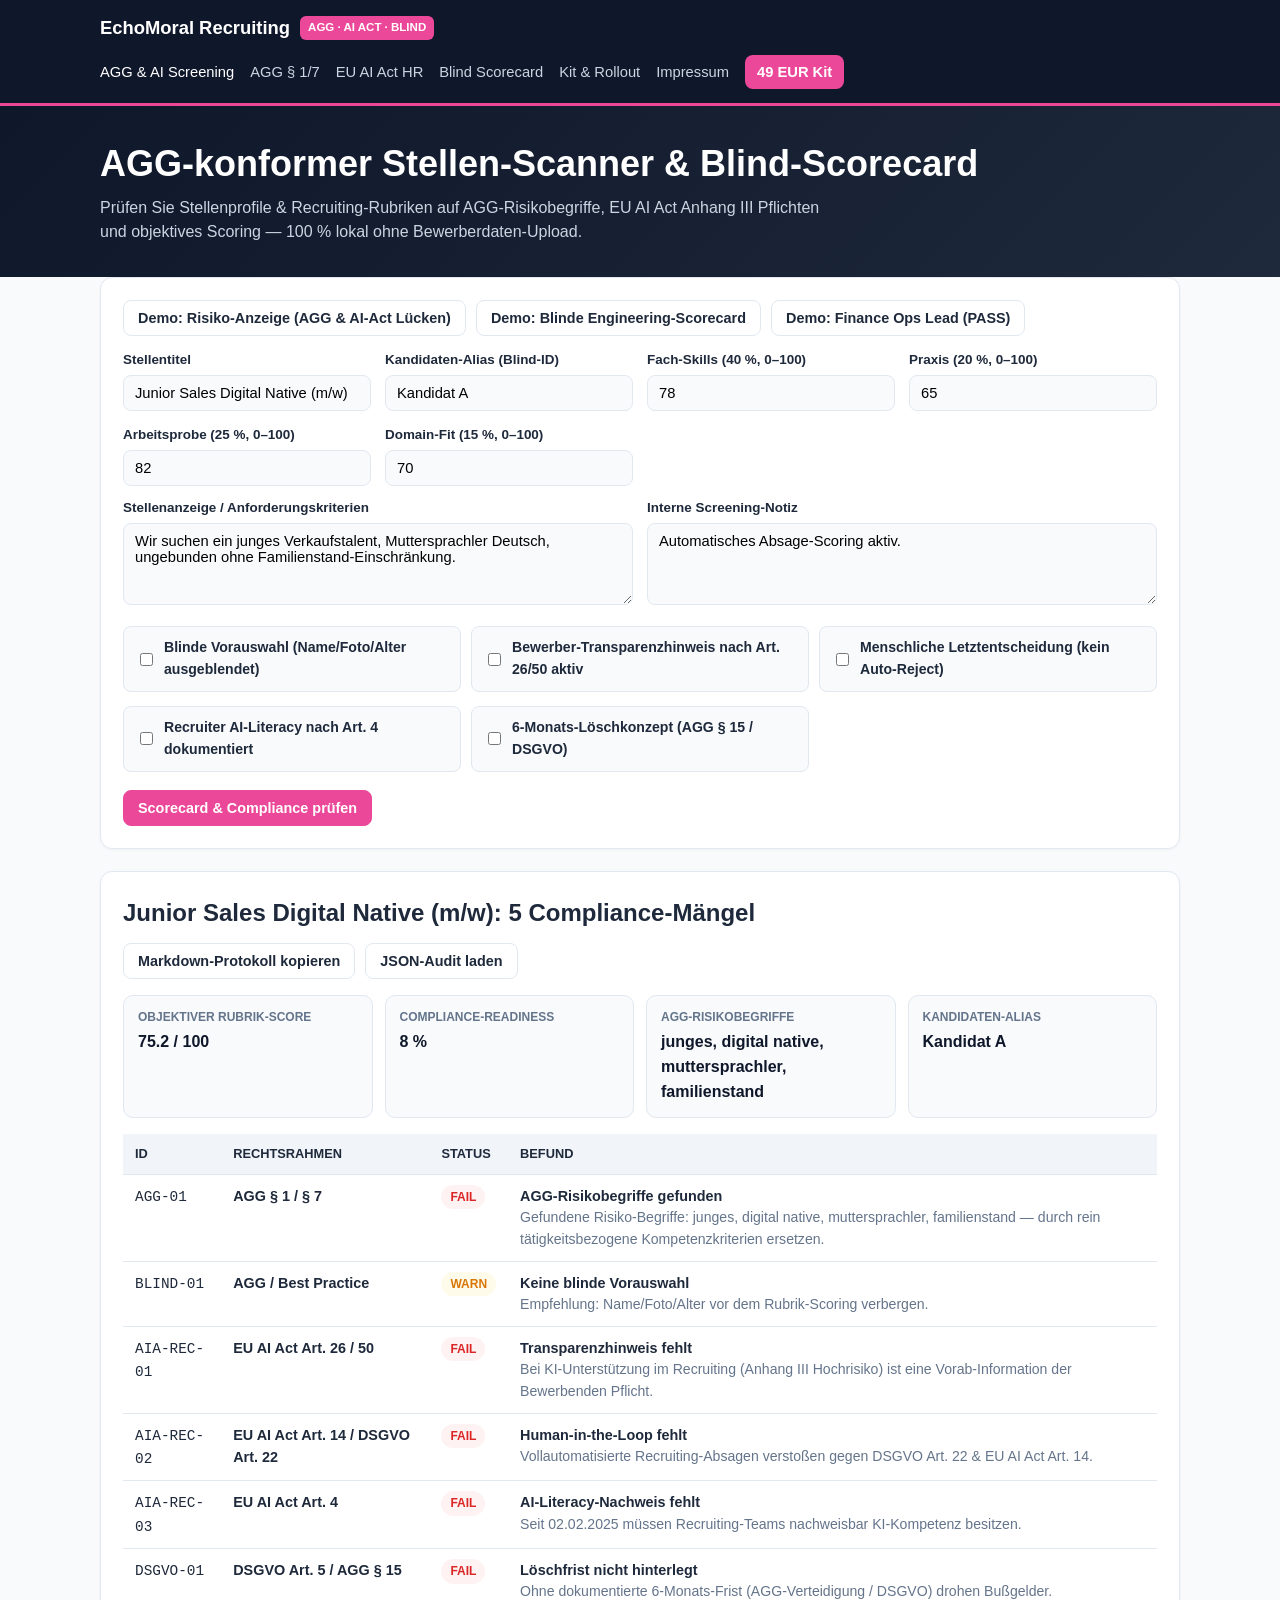
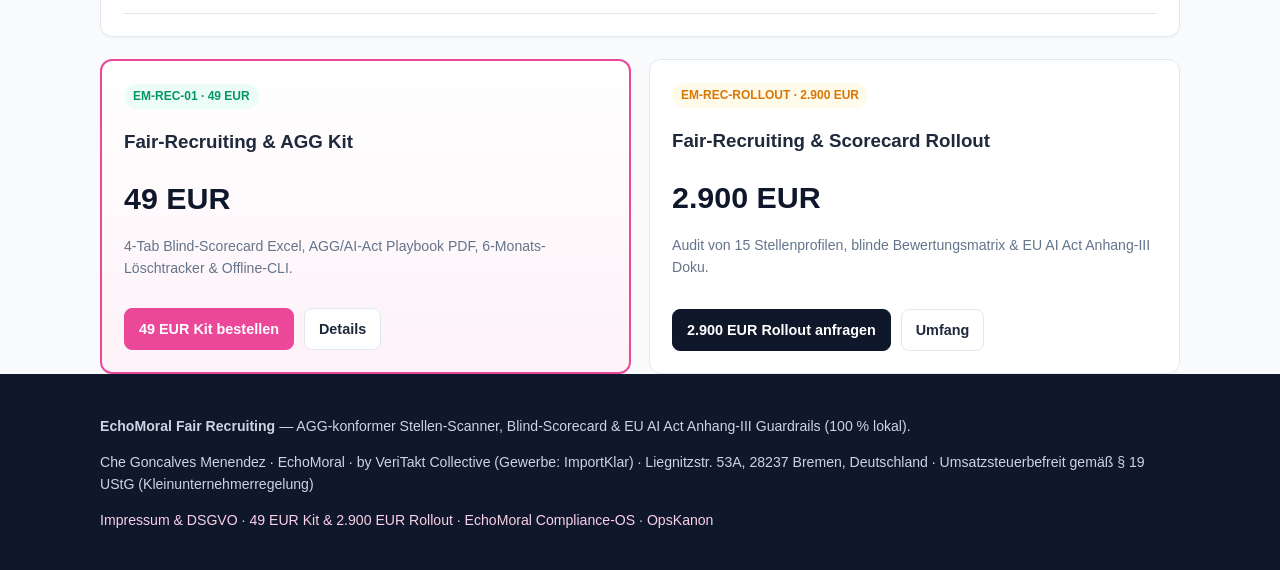
==== index.html @ 20777ac4 "Deploy EchoMoral Recruiting (2026-11-23 10:06:58)" ====
<!DOCTYPE html>
<html lang="de">
<head>
  <meta charset="utf-8" />
  <meta name="viewport" content="width=device-width, initial-scale=1" />
  <title>EchoMoral Fair Recruiting — AGG &amp; EU AI Act Screening-Hub</title>
  <meta name="description" content="AGG-konformer Stellen-Scanner, Blind-Scorecard &amp; EU AI Act Anhang-III Guardrails (100 % lokal)." />
  <link rel="canonical" href="https://cheresonanz-design.github.io/echomoral-recruiting/" />
  <link rel="stylesheet" href="assets/styles.css" />
  <script type="application/ld+json">{"@context": "https://schema.org", "@type": "SoftwareApplication", "name": "EchoMoral Fair Recruiting AGG & AI Act Check", "applicationCategory": "BusinessApplication", "offers": {"@type": "Offer", "price": "0", "priceCurrency": "EUR"}, "url": "https://cheresonanz-design.github.io/echomoral-recruiting/"}</script>
</head>
<body>
  <header class="topbar">
    <div class="container topbar-inner">
      <a class="brand-mark" href="index.html"><span>EchoMoral Recruiting</span><span class="brand-badge">AGG · AI ACT · BLIND</span></a>
      <nav class="nav-links" aria-label="Hauptnavigation"><a href="index.html" class="active">AGG & AI Screening</a>
<a href="agg-konformes-screening/" class="">AGG § 1/7</a>
<a href="eu-ai-act-recruiting/" class="">EU AI Act HR</a>
<a href="blind-scorecard/" class="">Blind Scorecard</a>
<a href="pro/" class="">Kit & Rollout</a>
<a href="legal/" class="">Impressum</a><a href="pro/" class="nav-cta">49 EUR Kit</a></nav>
    </div>
  </header>
  
  <section class="hero"><div class="container"><h1>AGG-konformer Stellen-Scanner &amp; Blind-Scorecard</h1><p>Prüfen Sie Stellenprofile &amp; Recruiting-Rubriken auf AGG-Risikobegriffe, EU AI Act Anhang III Pflichten und objektives Scoring — 100 % lokal ohne Bewerberdaten-Upload.</p></div></section>
  <main class="container">
    <div class="card">
      <div class="btn-row" style="margin-top:0;margin-bottom:14px;">
        <button type="button" class="btn" id="sampleBadBtn">Demo: Risiko-Anzeige (AGG &amp; AI-Act Lücken)</button>
        <button type="button" class="btn" id="sampleGoodBtn">Demo: Blinde Engineering-Scorecard</button>
        <button type="button" class="btn" id="sampleFinBtn">Demo: Finance Ops Lead (PASS)</button>
      </div>
      <div class="form-grid">
        <div><label for="roleTitle">Stellentitel</label><input type="text" id="roleTitle" /></div>
        <div><label for="candAlias">Kandidaten-Alias (Blind-ID)</label><input type="text" id="candAlias" /></div>
        <div><label for="scoreSkills">Fach-Skills (40 %, 0–100)</label><input type="number" id="scoreSkills" min="0" max="100" /></div>
        <div><label for="scoreExp">Praxis (20 %, 0–100)</label><input type="number" id="scoreExp" min="0" max="100" /></div>
        <div><label for="scoreWork">Arbeitsprobe (25 %, 0–100)</label><input type="number" id="scoreWork" min="0" max="100" /></div>
        <div><label for="scoreDom">Domain-Fit (15 %, 0–100)</label><input type="number" id="scoreDom" min="0" max="100" /></div>
      </div>
      <div class="form-grid" style="margin-top:12px;">
        <div><label for="criteriaText">Stellenanzeige / Anforderungskriterien</label><textarea id="criteriaText"></textarea></div>
        <div><label for="notesText">Interne Screening-Notiz</label><textarea id="notesText"></textarea></div>
      </div>
      <div class="checks-grid">
        <label class="check-item"><input type="checkbox" id="chkBlind" /> Blinde Vorauswahl (Name/Foto/Alter ausgeblendet)</label>
        <label class="check-item"><input type="checkbox" id="chkNotice" /> Bewerber-Transparenzhinweis nach Art. 26/50 aktiv</label>
        <label class="check-item"><input type="checkbox" id="chkHitl" /> Menschliche Letztentscheidung (kein Auto-Reject)</label>
        <label class="check-item"><input type="checkbox" id="chkLit" /> Recruiter AI-Literacy nach Art. 4 dokumentiert</label>
        <label class="check-item"><input type="checkbox" id="chkDsgvo" /> 6-Monats-Löschkonzept (AGG § 15 / DSGVO)</label>
      </div>
      <div class="btn-row"><button type="button" class="btn btn-primary" id="runCheckBtn">Scorecard &amp; Compliance prüfen</button></div>
    </div>

    <div id="resultCard" class="card hidden">
      <div style="display:flex;flex-wrap:wrap;justify-content:space-between;align-items:center;gap:12px;">
        <h2 id="resultHeadline" style="margin:0;">Ergebnis</h2>
        <div class="btn-row" style="margin:0;"><button type="button" class="btn" id="copyMdBtn">Markdown-Protokoll kopieren</button><button type="button" class="btn" id="dlJsonBtn">JSON-Audit laden</button></div>
      </div>
      <div class="kpi-grid">
        <div class="kpi-box"><div class="kpi-label">Objektiver Rubrik-Score</div><div class="kpi-val" id="scoreKpi">-</div></div>
        <div class="kpi-box"><div class="kpi-label">Compliance-Readiness</div><div class="kpi-val" id="compKpi">-</div></div>
        <div class="kpi-box"><div class="kpi-label">AGG-Risikobegriffe</div><div class="kpi-val" id="hitsKpi">-</div></div>
        <div class="kpi-box"><div class="kpi-label">Kandidaten-Alias</div><div class="kpi-val" id="aliasKpi">-</div></div>
      </div>
      <div class="table-wrap"><table><thead><tr><th>ID</th><th>Rechtsrahmen</th><th>Status</th><th>Befund</th></tr></thead><tbody id="checksBody"></tbody></table></div>
    </div>

    <div class="pricing-grid">
      <div class="offer-card highlight"><div><span class="badge badge-pass">EM-REC-01 · 49 EUR</span><h3>Fair-Recruiting &amp; AGG Kit</h3><div class="offer-price">49 EUR</div><p class="muted">4-Tab Blind-Scorecard Excel, AGG/AI-Act Playbook PDF, 6-Monats-Löschtracker &amp; Offline-CLI.</p></div><div class="btn-row"><a href="mailto:che.resonanz@gmail.com?subject=Bestellung%20EchoMoral%20Fair-Recruiting%20Kit%20%2849%20EUR%29" class="btn btn-primary">49 EUR Kit bestellen</a><a href="pro/" class="btn">Details</a></div></div>
      <div class="offer-card"><div><span class="badge badge-warn">EM-REC-ROLLOUT · 2.900 EUR</span><h3>Fair-Recruiting &amp; Scorecard Rollout</h3><div class="offer-price">2.900 EUR</div><p class="muted">Audit von 15 Stellenprofilen, blinde Bewertungsmatrix &amp; EU AI Act Anhang-III Doku.</p></div><div class="btn-row"><a href="mailto:che.resonanz@gmail.com?subject=Anfrage%20EchoMoral%20Fair-Recruiting%20Rollout%20%282.900%20EUR%29" class="btn btn-dark">2.900 EUR Rollout anfragen</a><a href="pro/" class="btn">Umfang</a></div></div>
    </div>
  </main>
  <footer class="footer">
    <div class="container">
      <p><strong>EchoMoral Fair Recruiting</strong> — AGG-konformer Stellen-Scanner, Blind-Scorecard &amp; EU AI Act Anhang-III Guardrails (100 % lokal).</p>
      <p>Che Goncalves Menendez · EchoMoral · by VeriTakt Collective (Gewerbe: ImportKlar) · Liegnitzstr. 53A, 28237 Bremen, Deutschland · Umsatzsteuerbefreit gemäß § 19 UStG (Kleinunternehmerregelung)</p>
      <p><a href="legal/">Impressum &amp; DSGVO</a> · <a href="pro/">49 EUR Kit &amp; 2.900 EUR Rollout</a> · <a href="https://cheresonanz-design.github.io/echomoral-compliance/" target="_blank" rel="noopener">EchoMoral Compliance-OS</a> · <a href="https://cheresonanz-design.github.io/opskanon-directory/" target="_blank" rel="noopener">OpsKanon</a></p>
    </div>
  </footer>
  <script src="assets/recruiting_engine.js"></script><script src="assets/app.js"></script>
</body>
</html>
---- assets/styles.css ----
:root {
  --bg: #f8fafc; --surface: #ffffff; --slate-900: #0f172a; --slate-800: #1e293b; --slate-500: #64748b;
  --border: #e2e8f0; --accent: #ec4899; --accent-dark: #be185d; --emerald: #059669; --emerald-soft: #ecfdf5;
  --amber: #d97706; --amber-soft: #fffbeb; --red: #dc2626; --red-soft: #fef2f2; --radius: 12px;
}
* { box-sizing: border-box; }
body { margin: 0; font-family: -apple-system, BlinkMacSystemFont, "Segoe UI", Roboto, Inter, Arial, sans-serif; background: var(--bg); color: var(--slate-800); line-height: 1.55; }
a { color: var(--accent-dark); text-decoration: none; }
a:hover { text-decoration: underline; }
.container { max-width: 1120px; margin: 0 auto; padding: 0 20px; }
.topbar { background: var(--slate-900); color: #fff; border-bottom: 3px solid var(--accent); padding: 14px 0; }
.topbar-inner { display: flex; flex-wrap: wrap; justify-content: space-between; align-items: center; gap: 12px; }
.brand-mark { color: #fff; font-weight: 800; font-size: 1.15rem; display: flex; align-items: center; gap: 10px; }
.brand-badge { background: var(--accent); color: #fff; font-size: 0.72rem; padding: 3px 8px; border-radius: 6px; font-weight: 800; }
.nav-links { display: flex; flex-wrap: wrap; gap: 16px; align-items: center; font-size: 0.92rem; }
.nav-links a { color: #cbd5e1; font-weight: 500; }
.nav-links a:hover, .nav-links a.active { color: #fff; text-decoration: none; }
.nav-cta { background: var(--accent); color: #fff !important; padding: 6px 12px; border-radius: 8px; font-weight: 700 !important; }
.hero { background: linear-gradient(135deg, #0f172a 0%, #1e293b 100%); color: #fff; padding: 36px 0 32px; }
.hero h1 { margin: 0 0 10px; font-size: clamp(1.6rem, 3vw, 2.25rem); line-height: 1.2; }
.hero p { margin: 0; color: #cbd5e1; max-width: 740px; }
main { padding: 28px 0 48px; }
.card { background: var(--surface); border: 1px solid var(--border); border-radius: var(--radius); padding: 22px; margin-bottom: 22px; box-shadow: 0 1px 3px rgba(15,23,42,0.04); }
.form-grid { display: grid; grid-template-columns: repeat(auto-fit, minmax(210px, 1fr)); gap: 14px; }
label { display: block; font-size: 0.84rem; font-weight: 700; margin-bottom: 4px; }
input[type="text"], input[type="number"], textarea { width: 100%; padding: 9px 11px; border: 1px solid var(--border); border-radius: 8px; font-size: 0.92rem; background: #f8fafc; font-family: inherit; }
textarea { min-height: 82px; resize: vertical; }
.checks-grid { display: grid; grid-template-columns: repeat(auto-fit, minmax(260px, 1fr)); gap: 10px; margin-top: 14px; }
.check-item { display: flex; align-items: center; gap: 8px; padding: 10px 12px; border: 1px solid var(--border); border-radius: 8px; background: #f8fafc; font-size: 0.88rem; font-weight: 600; cursor: pointer; }
.btn-row { display: flex; flex-wrap: wrap; gap: 10px; margin-top: 14px; }
.btn { display: inline-flex; align-items: center; justify-content: center; border: 1px solid var(--border); background: #fff; color: var(--slate-800); padding: 9px 14px; border-radius: 8px; font-size: 0.9rem; font-weight: 600; cursor: pointer; }
.btn:hover { background: #f1f5f9; text-decoration: none; }
.btn-primary { background: var(--accent); border-color: var(--accent); color: #fff; font-weight: 700; }
.btn-dark { background: var(--slate-900); border-color: var(--slate-900); color: #fff; }
.kpi-grid { display: grid; grid-template-columns: repeat(auto-fit, minmax(190px, 1fr)); gap: 12px; margin: 16px 0; }
.kpi-box { border: 1px solid var(--border); border-radius: 10px; padding: 12px 14px; background: #f8fafc; }
.kpi-label { font-size: 0.75rem; text-transform: uppercase; color: var(--slate-500); font-weight: 700; }
.kpi-val { font-size: 1rem; font-weight: 700; margin-top: 4px; color: var(--slate-900); }
.table-wrap { overflow-x: auto; }
table { width: 100%; border-collapse: collapse; font-size: 0.9rem; }
th, td { text-align: left; padding: 10px 12px; border-bottom: 1px solid var(--border); vertical-align: top; }
th { background: #f1f5f9; font-size: 0.8rem; text-transform: uppercase; }
.badge { display: inline-block; padding: 3px 9px; border-radius: 999px; font-size: 0.75rem; font-weight: 800; }
.badge-pass { background: var(--emerald-soft); color: var(--emerald); }
.badge-warn { background: var(--amber-soft); color: var(--amber); }
.badge-fail { background: var(--red-soft); color: var(--red); }
.pricing-grid { display: grid; grid-template-columns: repeat(auto-fit, minmax(290px, 1fr)); gap: 18px; }
.offer-card { border: 1px solid var(--border); border-radius: var(--radius); padding: 22px; background: #fff; display: flex; flex-direction: column; justify-content: space-between; }
.offer-card.highlight { border: 2px solid var(--accent); background: linear-gradient(180deg, #fff 0%, #fdf2f8 100%); }
.offer-price { font-size: 1.9rem; font-weight: 800; color: var(--slate-900); margin: 6px 0 12px; }
.footer { background: var(--slate-900); color: #cbd5e1; padding: 28px 0; font-size: 0.88rem; }
.footer a { color: #fbcfe8; }
.muted { color: var(--slate-500); font-size: 0.88rem; }
.hidden { display: none !important; }
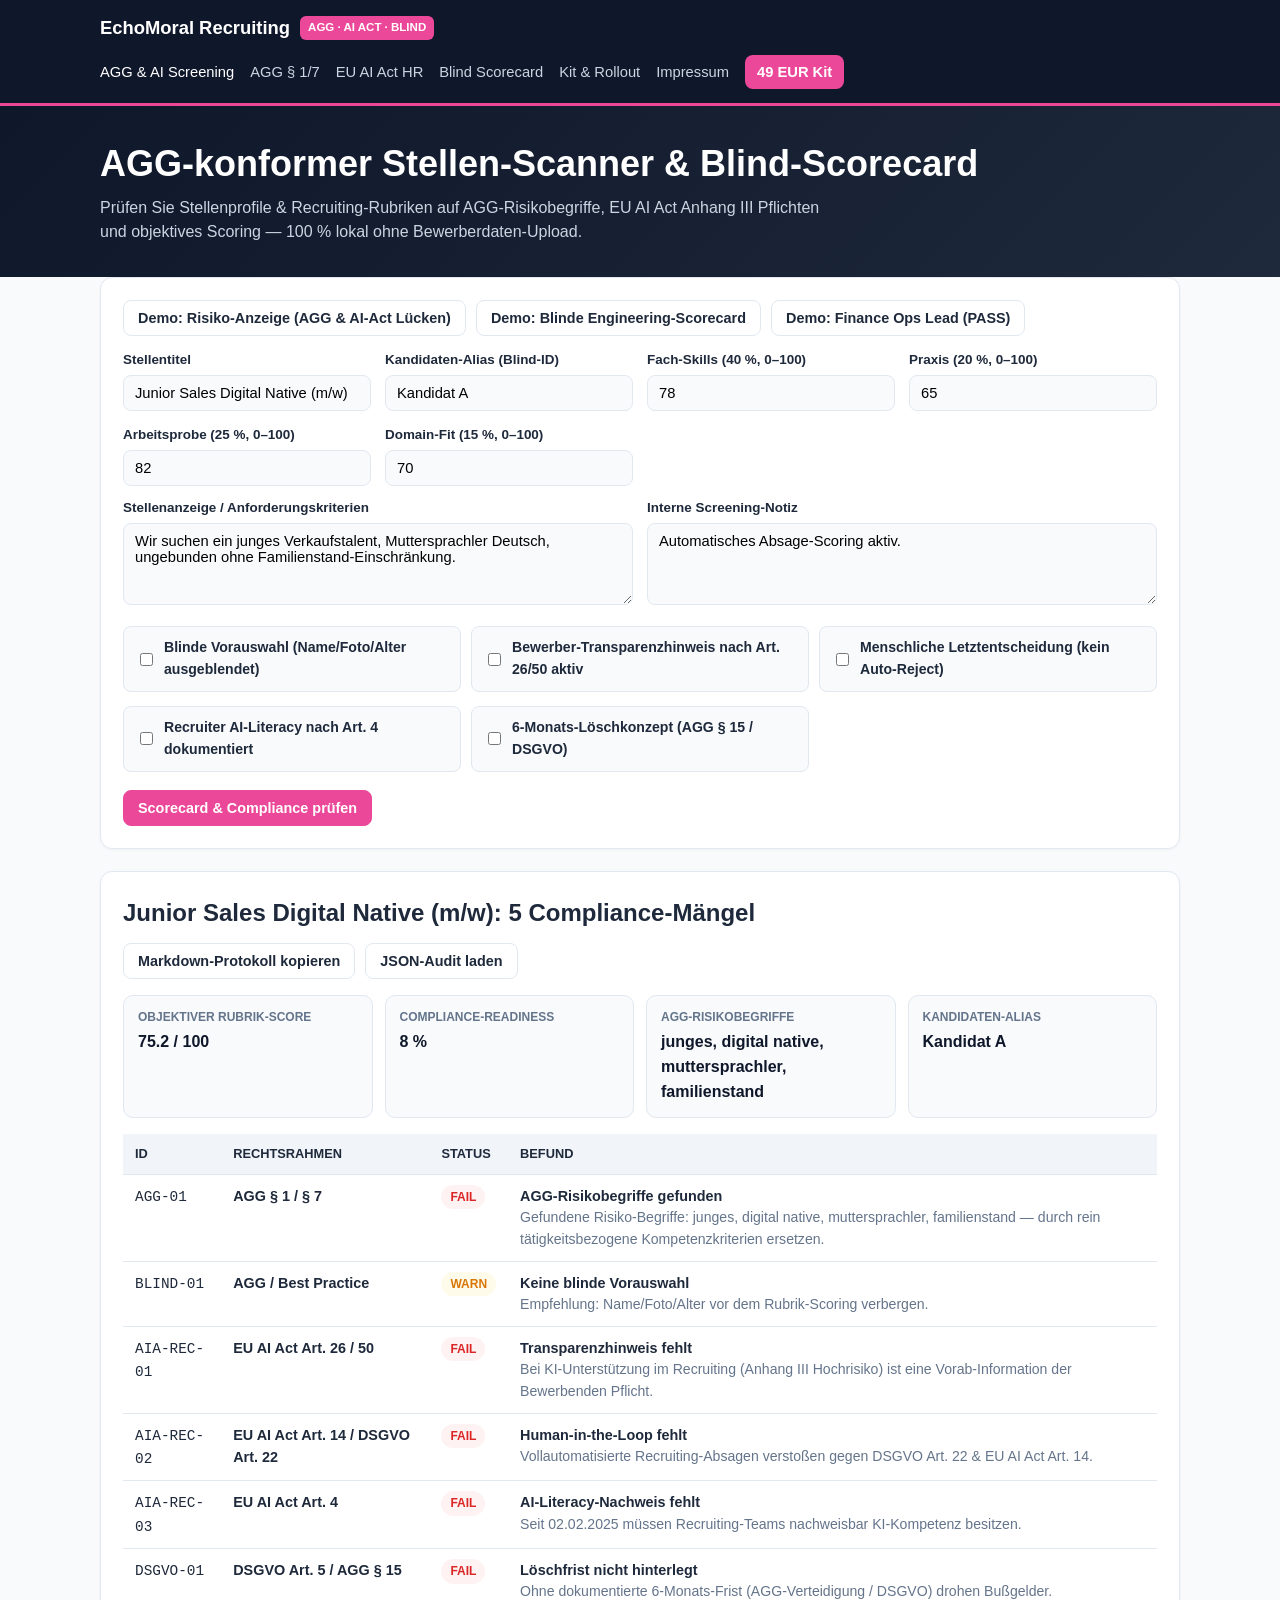
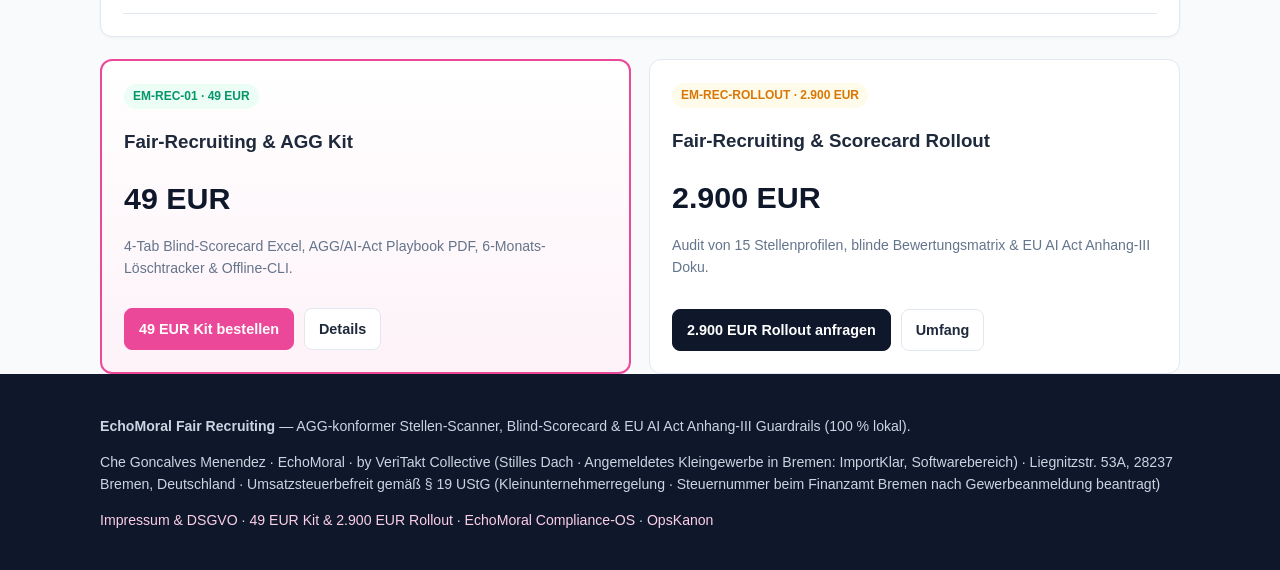
==== commit 40c2ac7c: "Deploy EchoMoral Recruiting (2026-11-24 02:24:28)" ====
--- a/index.html
+++ b/index.html
@@ -67,14 +67,14 @@
     </div>
 
     <div class="pricing-grid">
-      <div class="offer-card highlight"><div><span class="badge badge-pass">EM-REC-01 · 49 EUR</span><h3>Fair-Recruiting &amp; AGG Kit</h3><div class="offer-price">49 EUR</div><p class="muted">4-Tab Blind-Scorecard Excel, AGG/AI-Act Playbook PDF, 6-Monats-Löschtracker &amp; Offline-CLI.</p></div><div class="btn-row"><a href="mailto:che.resonanz@gmail.com?subject=Bestellung%20EchoMoral%20Fair-Recruiting%20Kit%20%2849%20EUR%29" class="btn btn-primary">49 EUR Kit bestellen</a><a href="pro/" class="btn">Details</a></div></div>
-      <div class="offer-card"><div><span class="badge badge-warn">EM-REC-ROLLOUT · 2.900 EUR</span><h3>Fair-Recruiting &amp; Scorecard Rollout</h3><div class="offer-price">2.900 EUR</div><p class="muted">Audit von 15 Stellenprofilen, blinde Bewertungsmatrix &amp; EU AI Act Anhang-III Doku.</p></div><div class="btn-row"><a href="mailto:che.resonanz@gmail.com?subject=Anfrage%20EchoMoral%20Fair-Recruiting%20Rollout%20%282.900%20EUR%29" class="btn btn-dark">2.900 EUR Rollout anfragen</a><a href="pro/" class="btn">Umfang</a></div></div>
+      <div class="offer-card highlight"><div><span class="badge badge-pass">EM-REC-01 · 49 EUR</span><h3>Fair-Recruiting &amp; AGG Kit</h3><div class="offer-price">49 EUR</div><p class="muted">4-Tab Blind-Scorecard Excel, AGG/AI-Act Playbook PDF, 6-Monats-Löschtracker &amp; Offline-CLI.</p></div><div class="btn-row"><a href="https://payhip.com/b/5sXLD" class="btn btn-primary">49 EUR Kit bestellen</a><a href="pro/" class="btn">Details</a></div></div>
+      <div class="offer-card"><div><span class="badge badge-warn">EM-REC-ROLLOUT · 2.900 EUR</span><h3>Fair-Recruiting &amp; Scorecard Rollout</h3><div class="offer-price">2.900 EUR</div><p class="muted">Audit von 15 Stellenprofilen, blinde Bewertungsmatrix &amp; EU AI Act Anhang-III Doku.</p></div><div class="btn-row"><a href="https://buy.stripe.com/dRm14g9stbEi5zqezD2400b" class="btn btn-dark">2.900 EUR Rollout anfragen</a><a href="pro/" class="btn">Umfang</a></div></div>
     </div>
   </main>
   <footer class="footer">
     <div class="container">
       <p><strong>EchoMoral Fair Recruiting</strong> — AGG-konformer Stellen-Scanner, Blind-Scorecard &amp; EU AI Act Anhang-III Guardrails (100 % lokal).</p>
-      <p>Che Goncalves Menendez · EchoMoral · by VeriTakt Collective (Gewerbe: ImportKlar) · Liegnitzstr. 53A, 28237 Bremen, Deutschland · Umsatzsteuerbefreit gemäß § 19 UStG (Kleinunternehmerregelung)</p>
+      <p>Che Goncalves Menendez · EchoMoral · by VeriTakt Collective (Stilles Dach · Angemeldetes Kleingewerbe in Bremen: ImportKlar, Softwarebereich) · Liegnitzstr. 53A, 28237 Bremen, Deutschland · Umsatzsteuerbefreit gemäß § 19 UStG (Kleinunternehmerregelung · Steuernummer beim Finanzamt Bremen nach Gewerbeanmeldung beantragt)</p>
       <p><a href="legal/">Impressum &amp; DSGVO</a> · <a href="pro/">49 EUR Kit &amp; 2.900 EUR Rollout</a> · <a href="https://cheresonanz-design.github.io/echomoral-compliance/" target="_blank" rel="noopener">EchoMoral Compliance-OS</a> · <a href="https://cheresonanz-design.github.io/opskanon-directory/" target="_blank" rel="noopener">OpsKanon</a></p>
     </div>
   </footer>
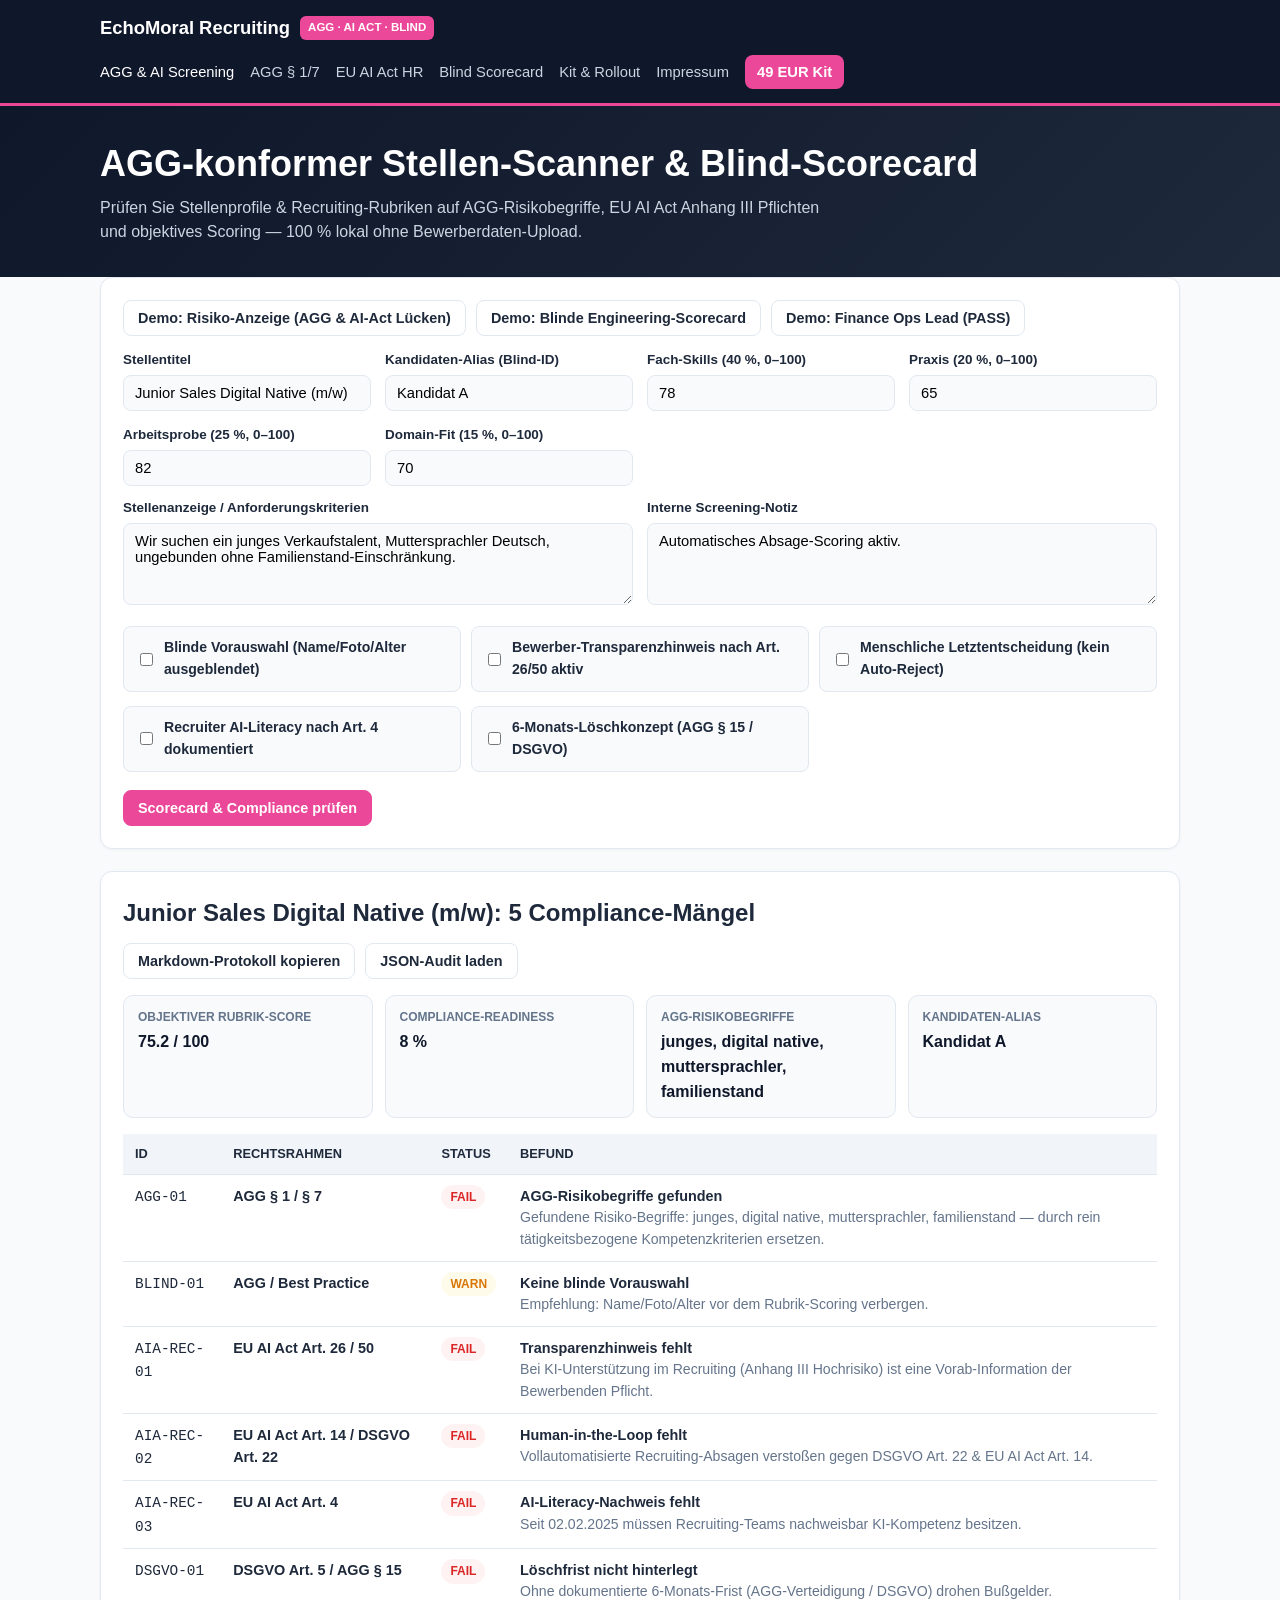
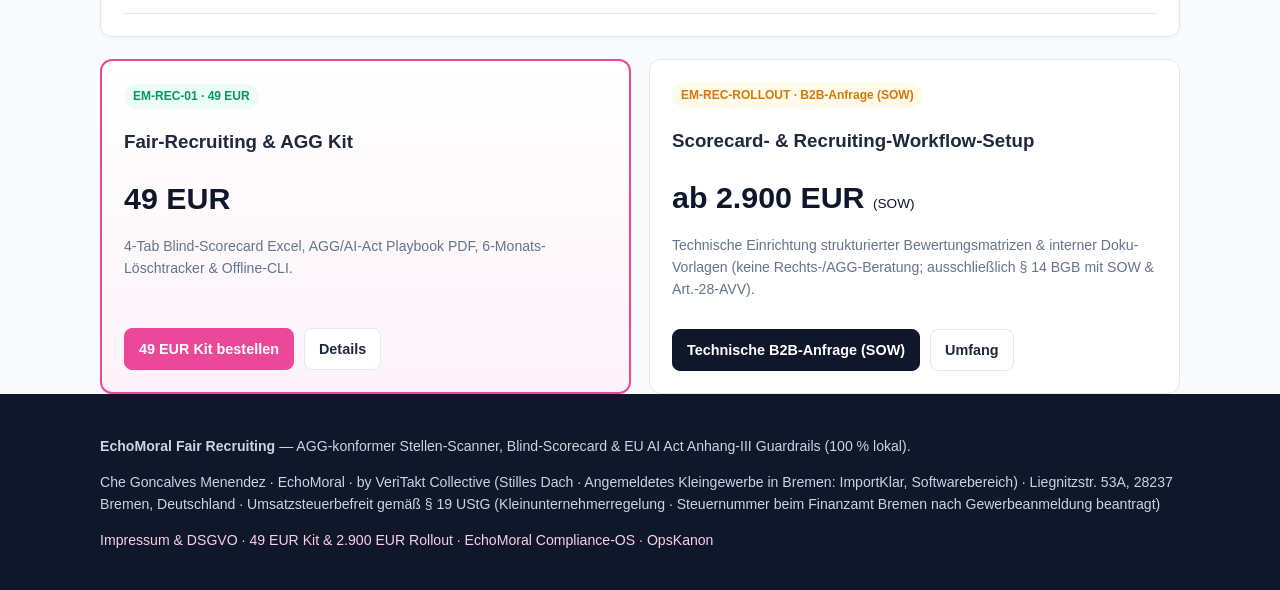
==== commit 2e4dc63b: "Deploy EchoMoral Recruiting (2026-11-24 07:00:38)" ====
--- a/index.html
+++ b/index.html
@@ -68,7 +68,7 @@
 
     <div class="pricing-grid">
       <div class="offer-card highlight"><div><span class="badge badge-pass">EM-REC-01 · 49 EUR</span><h3>Fair-Recruiting &amp; AGG Kit</h3><div class="offer-price">49 EUR</div><p class="muted">4-Tab Blind-Scorecard Excel, AGG/AI-Act Playbook PDF, 6-Monats-Löschtracker &amp; Offline-CLI.</p></div><div class="btn-row"><a href="https://payhip.com/b/5sXLD" class="btn btn-primary">49 EUR Kit bestellen</a><a href="pro/" class="btn">Details</a></div></div>
-      <div class="offer-card"><div><span class="badge badge-warn">EM-REC-ROLLOUT · 2.900 EUR</span><h3>Fair-Recruiting &amp; Scorecard Rollout</h3><div class="offer-price">2.900 EUR</div><p class="muted">Audit von 15 Stellenprofilen, blinde Bewertungsmatrix &amp; EU AI Act Anhang-III Doku.</p></div><div class="btn-row"><a href="https://buy.stripe.com/dRm14g9stbEi5zqezD2400b" class="btn btn-dark">2.900 EUR Rollout anfragen</a><a href="pro/" class="btn">Umfang</a></div></div>
+      <div class="offer-card"><div><span class="badge badge-warn">EM-REC-ROLLOUT · B2B-Anfrage (SOW)</span><h3>Scorecard- &amp; Recruiting-Workflow-Setup</h3><div class="offer-price">ab 2.900 EUR <span style="font-size:0.85rem;font-weight:500;">(SOW)</span></div><p class="muted">Technische Einrichtung strukturierter Bewertungsmatrizen &amp; interner Doku-Vorlagen (keine Rechts-/AGG-Beratung; ausschließlich § 14 BGB mit SOW &amp; Art.-28-AVV).</p></div><div class="btn-row"><a href="mailto:che.resonanz@gmail.com?subject=Anfrage%20EchoMoral%20Fair-Recruiting%20Rollout%20%282.900%20EUR%29" class="btn btn-dark">Technische B2B-Anfrage (SOW)</a><a href="pro/" class="btn">Umfang</a></div></div>
     </div>
   </main>
   <footer class="footer">
